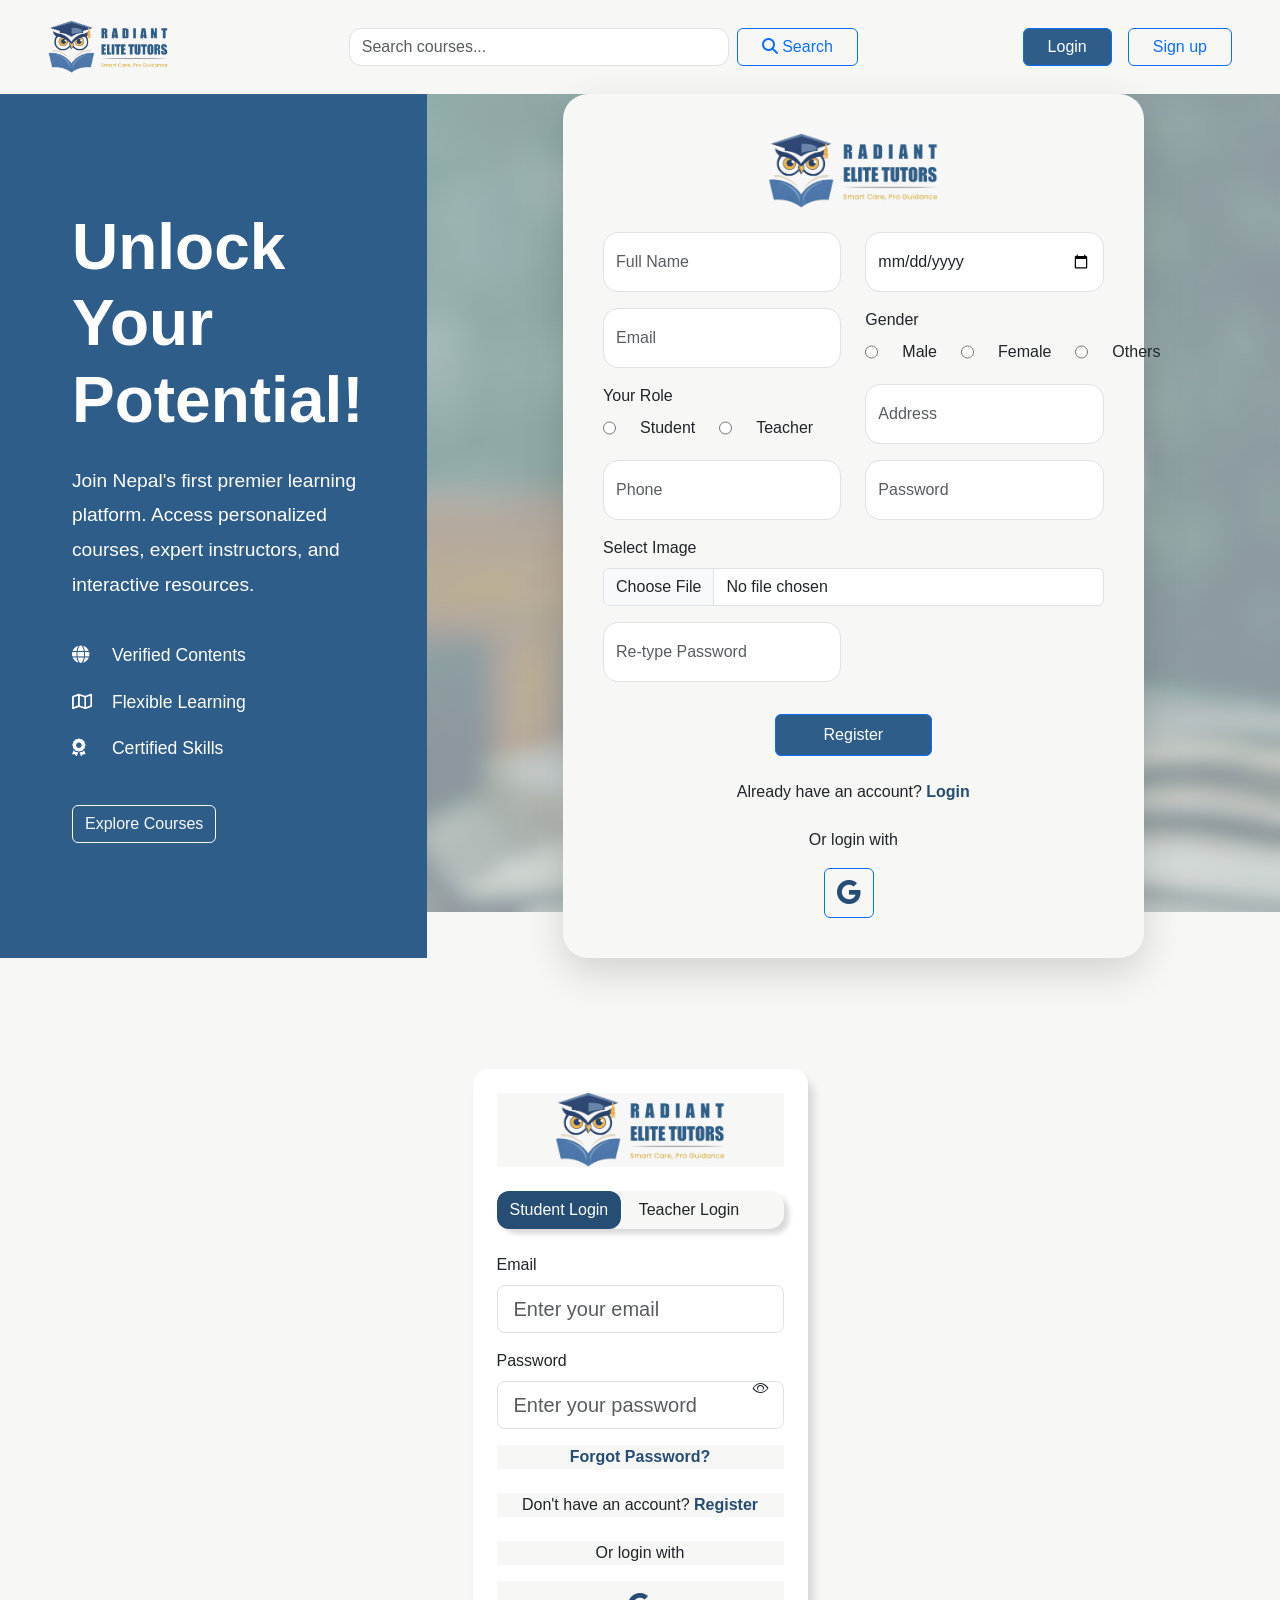
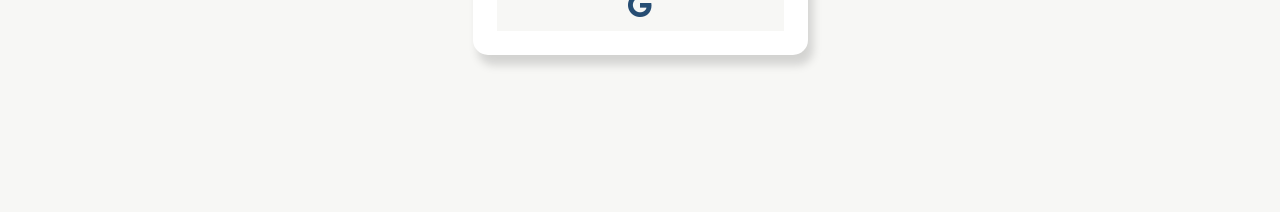
==== index.html @ a0b94362 "form validation" ====
<!DOCTYPE html>
<html lang="en">
<head>
    <meta charset="UTF-8">
    <meta name="viewport" content="width=device-width, initial-scale=1.0">
    <title>Radiant Elite Tutors</title>

    <link href="https://cdn.jsdelivr.net/npm/bootstrap@5.3.3/dist/css/bootstrap.min.css" rel="stylesheet">
  

    <link rel="stylesheet"
        href="https://cdnjs.cloudflare.com/ajax/libs/font-awesome/6.5.2/css/all.min.css">
                <link rel="stylesheet" href="https://cdn.jsdelivr.net/npm/bootstrap-icons@1.10.0/font/bootstrap-icons.css">
    <link rel="stylesheet" href="style.css">
</head>

<body>

    <!-- NAVBAR -->
    <nav class="navbar navbar-expand-lg bg-white shadow-sm py-3">
        <div class="container-fluid px-5">

            <a class="navbar-brand fw-bold" href="#">
                <img src="logo.jpg" width="120">
            </a>

            <div class="d-flex mx-auto gap-2">
                <input class="form-control search-box" type="search"
                    placeholder="Search courses...">
                <button class="btn btn-outline-primary px-4">
                    <i class="fa-solid fa-magnifying-glass"></i> Search
                </button>
            </div>

            <div class="d-flex gap-3">
                <button class="btn btn-primary px-4">Login</button>
                <button class="btn btn-outline-primary px-4">Sign up</button>
            </div>

        </div>
    </nav>

    <!-- HERO SECTION -->
    <section class="hero">

        <div class="overlay"></div>

        <div class="container-fluid h-100">
            <div class="row h-100">

                <!-- LEFT CONTENT -->
                <div class="col-lg-4 left-panel">

                    <div class="content">

                        <h1>
                            Unlock Your <br>
                            Potential!
                        </h1>

                        <p>
                            Join Nepal's first premier learning platform.
                            Access personalized courses, expert instructors,
                            and interactive resources.
                        </p>

                        <div class="features">
                            <div>
                                <i class="fa-solid fa-globe"></i>
                                Verified Contents
                            </div>

                            <div>
                                <i class="fa-regular fa-map"></i>
                                Flexible Learning
                            </div>

                            <div>
                                <i class="fa-solid fa-award"></i>
                                Certified Skills
                            </div>
                        </div>

                        <button class="btn btn-outline-light mt-4">
                            Explore Courses
                        </button>

                    </div>

                </div>

                <!-- FORM CARD -->
                <div class="col-lg-8 d-flex justify-content-center align-items-center">
                    

                    <div class="register-card">

                        <div class="text-center mb-4">
                            <img src="logo.jpg" width="170">
                        </div>

                        <form>

                            <div class="row">

                                <div class="col-md-6 mb-3">
                                    <input type="text" id="fullname"
                                        class="form-control custom-input"
                                        placeholder="Full Name">
                                        <div id="fullnameError" class="invalid-feedback"></div>
                                </div>

                                <div class="col-md-6 mb-3">
                                    <input type="date" id="dob"
                                        class="form-control custom-input">
                                    <div id="doberror" class="invalid-feedback"></div>
                                </div>

                                <div class="col-md-6 mb-3">
                                    <input type="email" id="email"
                                        class="form-control custom-input"
                                        placeholder="Email">
                                    <div id="emailError" class="invalid-feedback"></div>
                                </div>

                                <div class="col-md-6 mb-3">

                                    <label class="mb-2">Gender</label>

                                    <div class="d-flex gap-4" id="gender">
                                        <input type="radio" name="gender"> Male
                                        <input type="radio" name="gender"> Female
                                        <input type="radio" name="gender"> Others
                                    <div id="gendererror" class="inavlid-feedback"></div>
                                    </div>

                                </div>

                                <div class="col-md-6 mb-3">

                                    <label class="mb-2" >Your Role</label>

                                    <div class="d-flex gap-4" id="role" >
                                        <input type="radio"  name="role" value="student">
                                        <label for="student">Student</label>
                                        <input type="radio"  name="role" value="teacher">
                                        <label for="teacher">Teacher</label>

                                        <div id="roleError" class="invalid-feedback"></div>
                                    </div>

                                </div>

                                <div class="col-md-6 mb-3">
                                    <input type="text"
                                        class="form-control custom-input"
                                        placeholder="Address" id="address">
                                </div>

                                <div class="col-md-6 mb-3">
                                    <input type="phone"
                                        class="form-control custom-input"
                                        placeholder="Phone" id="phone">
                                        <div id="numberError" class="invalid-feedback"></div>
                                </div>

                                <div class="col-md-6 mb-3">
                                    <input type="password"
                                        class="form-control custom-input"
                                        placeholder="Password" id="password">
                                        <div id="passwordError" class="invalid-feedback"></div>
                                </div>

                                <div class="mb-3">
                                 <label class="form-label">Select Image</label>
                                   <input type="file" class="form-control" id="photo" accept="image/*">
                                   <div id="photoError" class="invalid-feedback"></div>
                               </div>

                             <img id="imagePreview" class="img-thumbnail" style="max-width:300px; display:none;">


                                <div class="col-md-6 mb-3">
                                    <input type="password" id="confirmPassword"
                                        class="form-control custom-input"
                                        placeholder="Re-type Password">
                                        <div id="confirmPasswordError" class="invalid-feedback"></div>
                                </div>

                            </div> 

                            <div class="text-center mt-3">
                                <button type="submit"
                                    class="btn btn-primary px-5 py-2">
                                   Register
                                </button>
                            </div>
                            <p class="text-center mt-4">Already have an account? <a href="#" class="text-decoration-none">Login</a></p>
                            <p class="text-center mt-4">Or login with</p>
                            <div class="text-center">
                              <a href="#" class="btn btn-outline-primary me-2"><i class="bi bi-google google-icon"></i></a>
                           </div>

                        </form>

                    </div>

                </div>

            </div>
        </div>

    <div class="container d-flex justify-content-center align-items-center" style="height: 100vh;">
    <div class="login-class bg-white p-4">
       <div class="text-center mb-4">
        <img src="logo.jpg" width="170">
       </div>

       <div class="login-tabs mb-4">
        <button class="btn active-tab">Student Login</button> 
        <button class="btn ">Teacher Login</button>
       </div>

         <form>
          <div class="mb-3">
            <label for="email" class="form-label">Email</label>
                <input type="email" class="form-control form-control-lg" id="email" placeholder="Enter your email">
          </div>
          <div class="mb-3 position-relative">
            <label for="password" class="form-label">Password</label>
                <input type="password" class="form-control form-control-lg" id="password" placeholder="Enter your password">
                <i class="bi bi-eye password-toggle" id="togglePassword" style="position: absolute; top: 50%; right: 15px; transform: translateY(-50%); cursor: pointer;"></i>
          </div>
          <div class="text-center mb-3">
                <a href="#" class="text-decoration-none">Forgot Password?</a>
          </div>

          <p class="text-center mt-4">Don't have an account? <a href="#" class="text-decoration-none">Register</a></p>
          <p class="text-center mt-4">Or login with</p>

          <div class="text-center">
            <a href="#" class="btn "><i class="bi bi-google google-icon"></i></a>
          </div>
        </form>
      </div>
    </div>

    </section>

<script src="script.js"></script>
</body>
</html>
---- style.css ----
body {
    font-family: "Poppins", sans-serif;
    overflow-x: hidden;
    background: #f7f7f5;
}

/* Navbar */
.navbar{
    background: #f7f7f5 !important;
}
    


.search-box {
    width: 380px;
    border-radius: 12px;
   
}

/* Hero */

.hero {
    height: calc(100vh - 82px);
    position: relative;

    background-image: url("background.jpg");
    background-position: center;
    background-repeat: no-repeat;
    background-size: cover;
}
.overlay {
    position: absolute;
    inset: 0;
    backdrop-filter: blur(4px);
}

.left-panel {
    background: #2f5d8a;
    display: flex;
    align-items: center;
    z-index: 2;
}

.content {
    padding: 60px;
    color: white;
}

.content h1 {
    font-size: 4rem;
    font-weight: 700;
}

.content p {
    font-size: 1.2rem;
    line-height: 1.8;
    margin-top: 25px;
}

.features {
    margin-top: 40px;
}

.features div {
    margin-bottom: 20px;
    font-size: 1.1rem;
}

.features i {
    width: 35px;
}

.register-card {
    width: 70%;
    max-width: 700px;

    background: #f7f7f5;
    border-radius: 25px;

    padding: 40px;

    z-index: 2;

    box-shadow:
        0 15px 40px rgba(0,0,0,0.15);
}

.custom-input {
    height: 60px;
    border-radius: 15px;
}

.btn-primary {
    background: #2f5d8a;
    border-color: none;
}

.btn-primary:hover {
    background: #264d73;
}
.text-decoration-none {
    font-weight: 750;
    color: #264d73;
}
.login-class{
    background-color: #f7f7f5;
    border-radius: 15px;
    box-shadow: 5px 10px 10px rgba(0,0,0,0.15);
} 

.login-tabs{
    background-color: #f7f7f5;
    border-radius: 15px;
    box-shadow: 5px 5px 5px  rgba(0.15,0.15,0.15,0.15);
}
.text-center{
    background-color: #f7f7f5;
}

.google-icon {
    color: #264d73;
    font-size: 1.5rem;
  
}

.btn.active-tab{
    background-color: #264d73;
    color: white;
    border-radius: 12px;
    
}
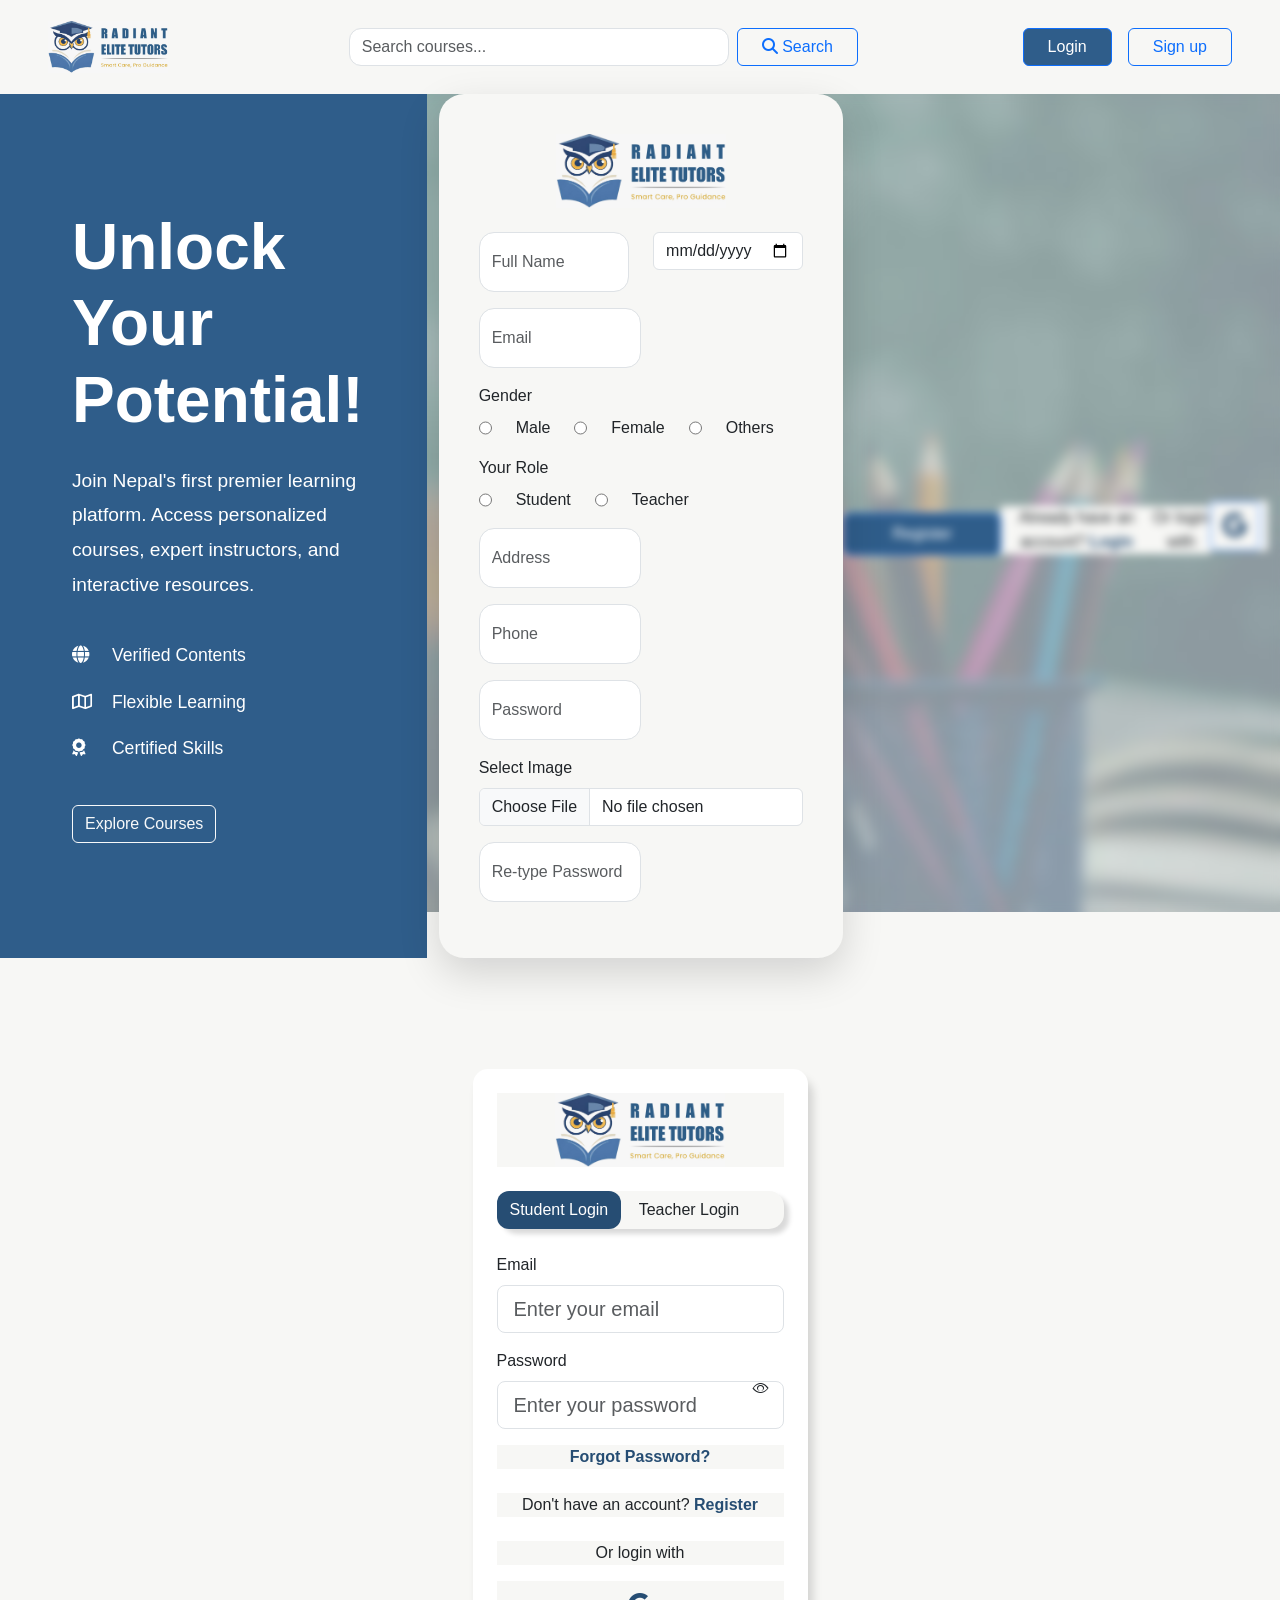
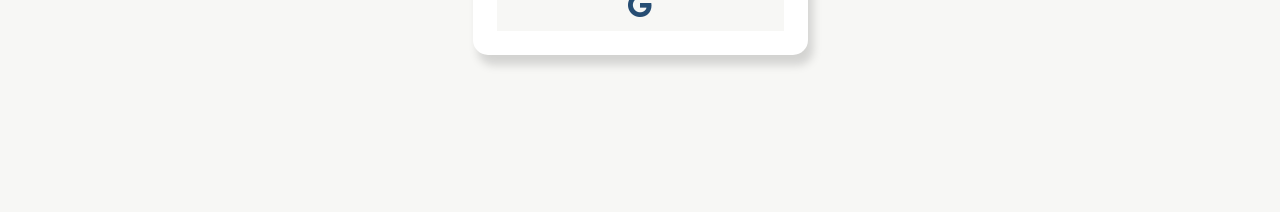
==== commit 66ba2e5b: "date validation" ====
--- a/index.html
+++ b/index.html
@@ -106,14 +106,14 @@
                                 <div class="col-md-6 mb-3">
                                     <input type="text" id="fullname"
                                         class="form-control custom-input"
-                                        placeholder="Full Name">
+                                        placeholder="Full Name" >
                                         <div id="fullnameError" class="invalid-feedback"></div>
                                 </div>
 
                                 <div class="col-md-6 mb-3">
                                     <input type="date" id="dob"
-                                        class="form-control custom-input">
-                                    <div id="doberror" class="invalid-feedback"></div>
+                                        class="form-control custom-input>
+                                    <div id="dobError" class="invalid-feedback"></div>
                                 </div>
 
                                 <div class="col-md-6 mb-3">
@@ -131,7 +131,7 @@
                                         <input type="radio" name="gender"> Male
                                         <input type="radio" name="gender"> Female
                                         <input type="radio" name="gender"> Others
-                                    <div id="gendererror" class="inavlid-feedback"></div>
+                                    <div id="genderError" class="text-danger"></div>
                                     </div>
 
                                 </div>
@@ -141,12 +141,9 @@
                                     <label class="mb-2" >Your Role</label>
 
                                     <div class="d-flex gap-4" id="role" >
-                                        <input type="radio"  name="role" value="student">
-                                        <label for="student">Student</label>
-                                        <input type="radio"  name="role" value="teacher">
-                                        <label for="teacher">Teacher</label>
-
-                                        <div id="roleError" class="invalid-feedback"></div>
+                                        <input type="radio"  name="role" >Student
+                                        <input type="radio"  name="role" >Teacher
+                                    <div id="roleError" class="text-danger" ></div>
                                     </div>
 
                                 </div>
@@ -154,14 +151,15 @@
                                 <div class="col-md-6 mb-3">
                                     <input type="text"
                                         class="form-control custom-input"
-                                        placeholder="Address" id="address">
+                                        placeholder="Address" id="address" >
+                                    <div id="addressError" class="invalid-feedback"></div>
                                 </div>
 
                                 <div class="col-md-6 mb-3">
                                     <input type="phone"
                                         class="form-control custom-input"
                                         placeholder="Phone" id="phone">
-                                        <div id="numberError" class="invalid-feedback"></div>
+                                        <div id="phoneError" class="invalid-feedback"></div>
                                 </div>
 
                                 <div class="col-md-6 mb-3">
@@ -178,6 +176,16 @@
                                </div>
 
                              <img id="imagePreview" class="img-thumbnail" style="max-width:300px; display:none;">
+                             <script>
+                                 document.getElementById('imageInput').addEventListener('change', function () {
+                                  const file = this.files[0];
+
+                                   if (file) {
+                                    document.getElementById('imagePreview').src = URL.createObjectURL(file);
+                                    document.getElementById('imagePreview').style.display = 'block';
+                                   }
+                                });
+                            </script>
 
 
                                 <div class="col-md-6 mb-3">
--- a/style.css
+++ b/style.css
@@ -1,3 +1,5 @@
+
+
 body {
     font-family: "Poppins", sans-serif;
     overflow-x: hidden;
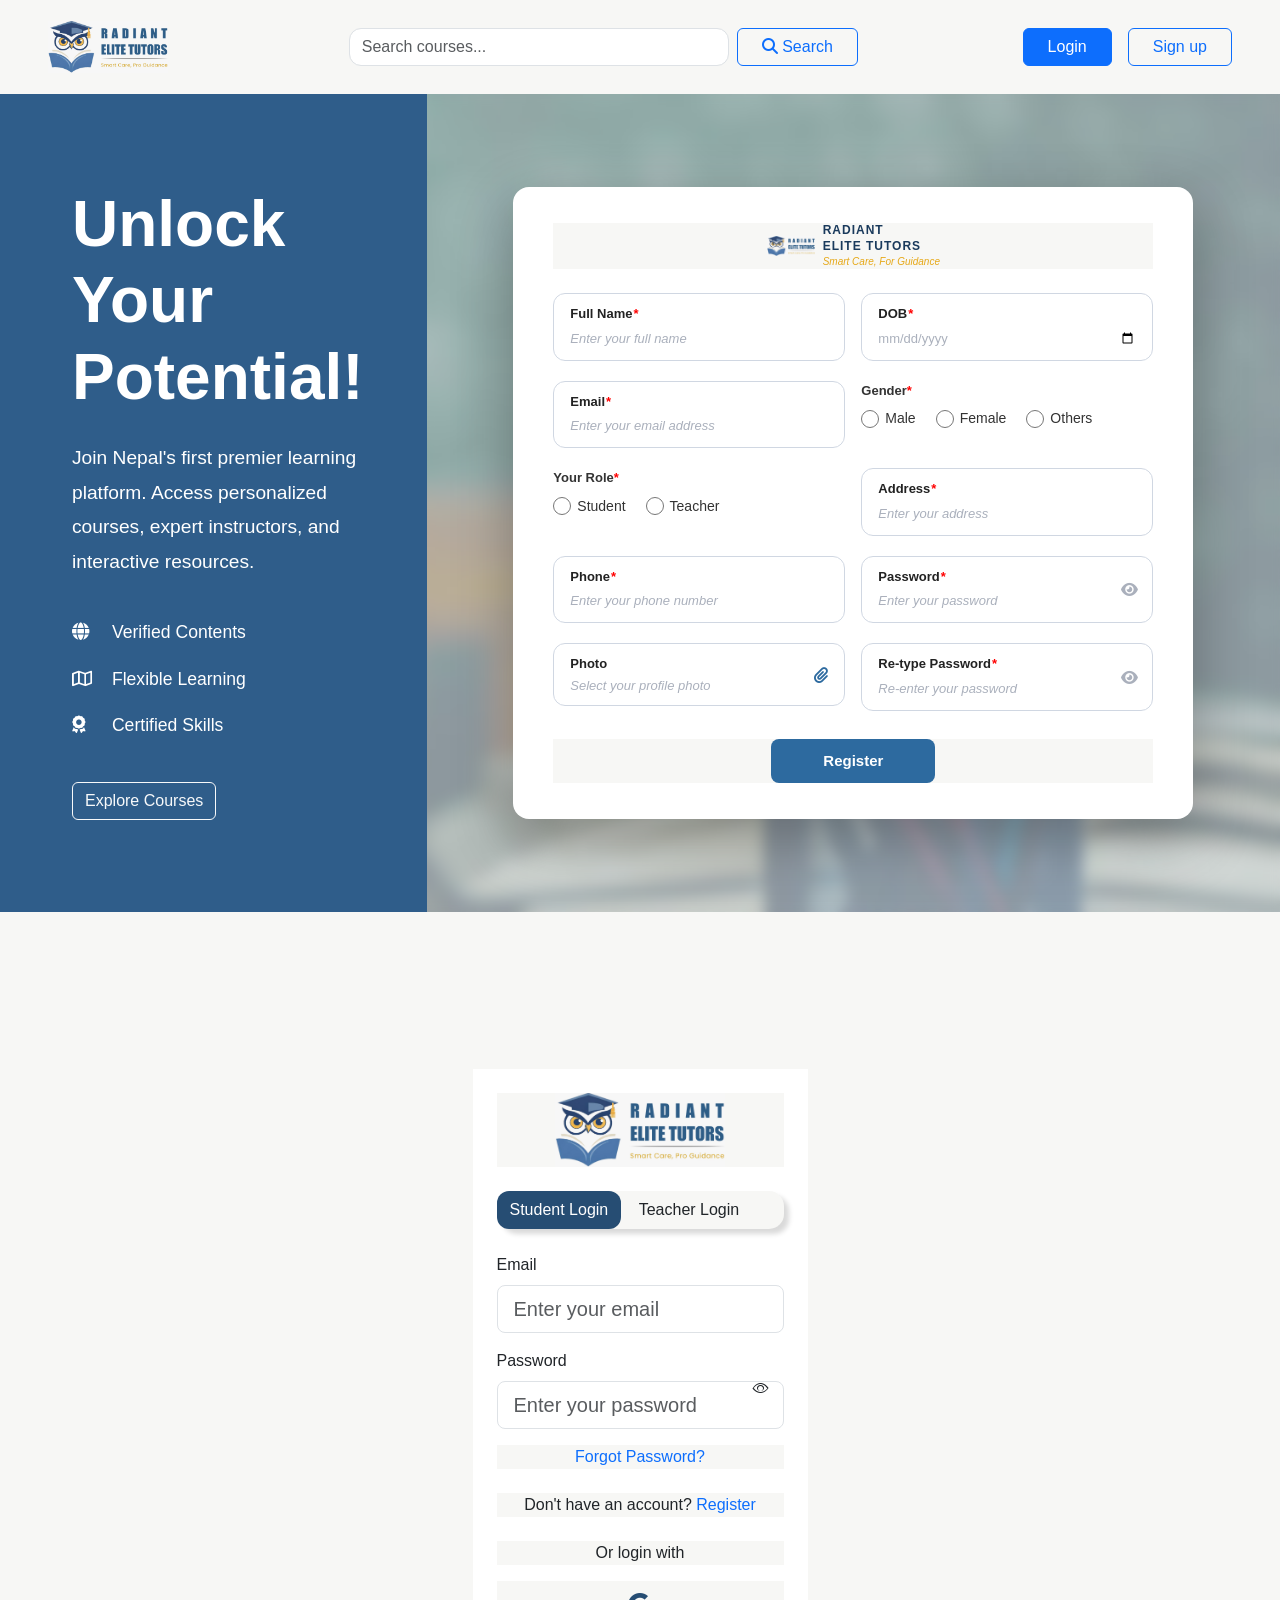
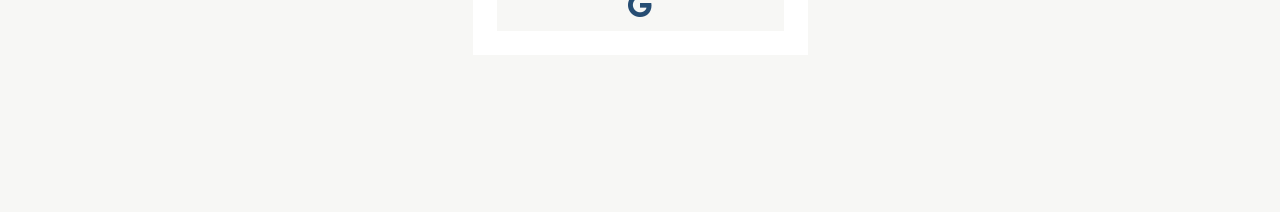
==== commit 4d61e05f: "Registration page updated" ====
--- a/index.html
+++ b/index.html
@@ -88,135 +88,142 @@
                     </div>
 
                 </div>
-
-                <!-- FORM CARD -->
-                <div class="col-lg-8 d-flex justify-content-center align-items-center">
-                    
-
-                    <div class="register-card">
-
-                        <div class="text-center mb-4">
-                            <img src="logo.jpg" width="170">
+                <div class="col-lg-8 right-panel">
+                     <div class="d-flex align-items-center justify-content-center py-5">
+ 
+    <div class="register-card">
+ 
+        <!-- Logo -->
+        <div class="text-center mb-4">
+            <div class="d-flex align-items-center justify-content-center gap-2">
+                <img src="logo.jpg" width="48" alt="logo" onerror="this.style.display='none'">
+                <div class="text-start">
+                    <div class="logo-brand">RADIANT<br>ELITE TUTORS</div>
+                    <div class="logo-tagline">Smart Care, For Guidance</div>
+                </div>
+            </div>
+        </div>
+ 
+        <form id="registerForm" novalidate>
+            <div class="row g-3">
+ 
+                <!-- Full Name -->
+                <div class="col-md-6">
+                    <div class="field-box" id="fullnameBox">
+                        <span class="field-label">Full Name<span class="required">*</span></span>
+                        <input type="text" id="fullname" placeholder="Enter your full name">
+                    </div>
+                    <span class="invalid-msg" id="fullnameError"></span>
+                </div>
+ 
+                <!-- DOB -->
+                <div class="col-md-6">
+                    <div class="field-box" id="dobBox">
+                        <span class="field-label">DOB<span class="required">*</span></span>
+                        <input type="date" id="dob">
+                    </div>
+                    <span class="invalid-msg" id="dobError"></span>
+                </div>
+ 
+                <!-- Email -->
+                <div class="col-md-6">
+                    <div class="field-box" id="emailBox">
+                        <span class="field-label">Email<span class="required">*</span></span>
+                        <input type="email" id="email" placeholder="Enter your email address">
+                    </div>
+                    <span class="invalid-msg" id="emailError"></span>
+                </div>
+ 
+                <!-- Gender -->
+                <div class="col-md-6">
+                    <div class="radio-field-box">
+                        <span class="field-label">Gender<span class="required">*</span></span>
+                        <div class="radio-options">
+                            <label><input type="radio" name="gender" value="male"> Male</label>
+                            <label><input type="radio" name="gender" value="female"> Female</label>
+                            <label><input type="radio" name="gender" value="others"> Others</label>
                         </div>
-
-                        <form>
-
-                            <div class="row">
-
-                                <div class="col-md-6 mb-3">
-                                    <input type="text" id="fullname"
-                                        class="form-control custom-input"
-                                        placeholder="Full Name" >
-                                        <div id="fullnameError" class="invalid-feedback"></div>
-                                </div>
-
-                                <div class="col-md-6 mb-3">
-                                    <input type="date" id="dob"
-                                        class="form-control custom-input>
-                                    <div id="dobError" class="invalid-feedback"></div>
-                                </div>
-
-                                <div class="col-md-6 mb-3">
-                                    <input type="email" id="email"
-                                        class="form-control custom-input"
-                                        placeholder="Email">
-                                    <div id="emailError" class="invalid-feedback"></div>
-                                </div>
-
-                                <div class="col-md-6 mb-3">
-
-                                    <label class="mb-2">Gender</label>
-
-                                    <div class="d-flex gap-4" id="gender">
-                                        <input type="radio" name="gender"> Male
-                                        <input type="radio" name="gender"> Female
-                                        <input type="radio" name="gender"> Others
-                                    <div id="genderError" class="text-danger"></div>
-                                    </div>
-
-                                </div>
-
-                                <div class="col-md-6 mb-3">
-
-                                    <label class="mb-2" >Your Role</label>
-
-                                    <div class="d-flex gap-4" id="role" >
-                                        <input type="radio"  name="role" >Student
-                                        <input type="radio"  name="role" >Teacher
-                                    <div id="roleError" class="text-danger" ></div>
-                                    </div>
-
-                                </div>
-
-                                <div class="col-md-6 mb-3">
-                                    <input type="text"
-                                        class="form-control custom-input"
-                                        placeholder="Address" id="address" >
-                                    <div id="addressError" class="invalid-feedback"></div>
-                                </div>
-
-                                <div class="col-md-6 mb-3">
-                                    <input type="phone"
-                                        class="form-control custom-input"
-                                        placeholder="Phone" id="phone">
-                                        <div id="phoneError" class="invalid-feedback"></div>
-                                </div>
-
-                                <div class="col-md-6 mb-3">
-                                    <input type="password"
-                                        class="form-control custom-input"
-                                        placeholder="Password" id="password">
-                                        <div id="passwordError" class="invalid-feedback"></div>
-                                </div>
-
-                                <div class="mb-3">
-                                 <label class="form-label">Select Image</label>
-                                   <input type="file" class="form-control" id="photo" accept="image/*">
-                                   <div id="photoError" class="invalid-feedback"></div>
-                               </div>
-
-                             <img id="imagePreview" class="img-thumbnail" style="max-width:300px; display:none;">
-                             <script>
-                                 document.getElementById('imageInput').addEventListener('change', function () {
-                                  const file = this.files[0];
-
-                                   if (file) {
-                                    document.getElementById('imagePreview').src = URL.createObjectURL(file);
-                                    document.getElementById('imagePreview').style.display = 'block';
-                                   }
-                                });
-                            </script>
-
-
-                                <div class="col-md-6 mb-3">
-                                    <input type="password" id="confirmPassword"
-                                        class="form-control custom-input"
-                                        placeholder="Re-type Password">
-                                        <div id="confirmPasswordError" class="invalid-feedback"></div>
-                                </div>
-
-                            </div> 
-
-                            <div class="text-center mt-3">
-                                <button type="submit"
-                                    class="btn btn-primary px-5 py-2">
-                                   Register
-                                </button>
-                            </div>
-                            <p class="text-center mt-4">Already have an account? <a href="#" class="text-decoration-none">Login</a></p>
-                            <p class="text-center mt-4">Or login with</p>
-                            <div class="text-center">
-                              <a href="#" class="btn btn-outline-primary me-2"><i class="bi bi-google google-icon"></i></a>
-                           </div>
-
-                        </form>
-
-                    </div>
-
-                </div>
-
-            </div>
-        </div>
+                    </div>
+                    <span class="invalid-msg" id="genderError"></span>
+                </div>
+ 
+                <!-- Your Role -->
+                <div class="col-md-6">
+                    <div class="radio-field-box">
+                        <span class="field-label">Your Role<span class="required">*</span></span>
+                        <div class="radio-options">
+                            <label><input type="radio" name="role" value="student"> Student</label>
+                            <label><input type="radio" name="role" value="teacher"> Teacher</label>
+                        </div>
+                    </div>
+                    <span class="invalid-msg" id="roleError"></span>
+                </div>
+ 
+                <!-- Address -->
+                <div class="col-md-6">
+                    <div class="field-box" id="addressBox">
+                        <span class="field-label">Address<span class="required">*</span></span>
+                        <input type="text" id="address" placeholder="Enter your address">
+                    </div>
+                    <span class="invalid-msg" id="addressError"></span>
+                </div>
+ 
+                <!-- Phone -->
+                <div class="col-md-6">
+                    <div class="field-box" id="phoneBox">
+                        <span class="field-label">Phone<span class="required">*</span></span>
+                        <input type="tel" id="phone" placeholder="Enter your phone number">
+                    </div>
+                    <span class="invalid-msg" id="phoneError"></span>
+                </div>
+ 
+                <!-- Password -->
+                <div class="col-md-6">
+                    <div class="field-box position-relative" id="passwordBox">
+                        <span class="field-label">Password<span class="required">*</span></span>
+                        <input type="password" id="password" placeholder="Enter your password" style="padding-right:30px">
+                        <i class="fa fa-eye eye-icon" id="togglePassword"></i>
+                    </div>
+                    <span class="invalid-msg" id="passwordError"></span>
+                </div>
+ 
+                <!-- Photo -->
+                <div class="col-md-6">
+                    <div class="photo-box" id="photoBox">
+                        <span class="field-label">Photo</span>
+                        <span class="photo-placeholder" id="photoLabel">Select your profile photo</span>
+                        <input type="file" id="photo" accept="image/*">
+                        <i class="fa fa-paperclip clip-icon"></i>
+                    </div>
+                    <span class="invalid-msg" id="photoError"></span>
+                </div>
+ 
+                <!-- Re-type Password -->
+                <div class="col-md-6">
+                    <div class="field-box position-relative" id="confirmPasswordBox">
+                        <span class="field-label">Re-type Password<span class="required">*</span></span>
+                        <input type="password" id="confirmPassword" placeholder="Re-enter your password" style="padding-right:30px">
+                        <i class="fa fa-eye eye-icon" id="toggleConfirmPassword"></i>
+                    </div>
+                    <span class="invalid-msg" id="confirmPasswordError"></span>
+                </div>
+ 
+            </div>
+ 
+            <!-- Register Button -->
+            <div class="text-center mt-4">
+                <button type="submit" class="btn btn-register">Register</button>
+            </div>
+ 
+        </form>
+    </div>
+</div>
+</div>
+</section>
+
+
+  
+
 
     <div class="container d-flex justify-content-center align-items-center" style="height: 100vh;">
     <div class="login-class bg-white p-4">
--- a/style.css
+++ b/style.css
@@ -71,45 +71,224 @@
 .features i {
     width: 35px;
 }
-
-.register-card {
-    width: 70%;
-    max-width: 700px;
-
-    background: #f7f7f5;
-    border-radius: 25px;
-
-    padding: 40px;
-
+.right-panel {
+    display: flex;
+    align-items: center;
+    justify-content: center;
     z-index: 2;
-
-    box-shadow:
-        0 15px 40px rgba(0,0,0,0.15);
-}
-
-.custom-input {
-    height: 60px;
-    border-radius: 15px;
-}
-
-.btn-primary {
-    background: #2f5d8a;
-    border-color: none;
-}
-
-.btn-primary:hover {
-    background: #264d73;
-}
-.text-decoration-none {
-    font-weight: 750;
-    color: #264d73;
-}
-.login-class{
-    background-color: #f7f7f5;
-    border-radius: 15px;
-    box-shadow: 5px 10px 10px rgba(0,0,0,0.15);
-} 
-
+    padding: 40px 20px;
+    overflow-y: auto;
+}
+ 
+ .register-card {
+            background: #fff;
+            border-radius: 16px;
+            padding: 36px 40px;
+            width: 100%;
+            max-width: 680px;
+            box-shadow: 0 20px 60px rgba(0,0,0,0.3);
+}
+ 
+        /* The outer box for each field */
+        .field-box {
+            border: 1.5px solid #d0d7e2;
+            border-radius: 12px;
+            padding: 10px 16px 10px 16px;
+            background: #fff;
+            position: relative;
+            min-height: 62px;
+        }
+ 
+        .field-box .field-label {
+            font-size: 13px;
+            font-weight: 600;
+            color: #222;
+            margin-bottom: 2px;
+            display: block;
+        }
+ 
+        .field-box .field-label .required {
+            color: red;
+            margin-left: 1px;
+        }
+ 
+        .field-box input[type="text"],
+        .field-box input[type="email"],
+        .field-box input[type="tel"],
+        .field-box input[type="date"],
+        .field-box input[type="password"] {
+            border: none;
+            outline: none;
+            padding: 0;
+            font-size: 13px;
+            color: #aab0bc;
+            background: transparent;
+            width: 100%;
+            box-shadow: none;
+        }
+ 
+        .field-box input[type="text"]:focus,
+        .field-box input[type="email"]:focus,
+        .field-box input[type="tel"]:focus,
+        .field-box input[type="date"]:focus,
+        .field-box input[type="password"]:focus {
+            outline: none;
+            box-shadow: none;
+            color: #333;
+        }
+ 
+        .field-box input::placeholder {
+            color: #aab0bc;
+            font-style: italic;
+            font-size: 13px;
+        }
+ 
+        .field-box.is-invalid-box {
+            border-color: #dc3545;
+        }
+ 
+        .invalid-msg {
+            font-size: 11px;
+            color: #dc3545;
+            margin-top: 4px;
+            display: block;
+        }
+ 
+        /* Radio group box */
+        .radio-field-box {
+            border: none;
+            padding: 0;
+            background: transparent;
+            color:#2e5e88;
+        }
+ 
+        .radio-field-box .field-label {
+            font-size: 13px;
+            font-weight: 600;
+            color: #333;
+            margin-bottom: 8px;
+            display: block;
+        }
+ 
+        .radio-field-box .field-label .required {
+            color: red;
+        }
+ 
+        .radio-options {
+            display: flex;
+            gap: 20px;
+            align-items: center;
+            color:#333;
+        }
+ 
+        .radio-options label {
+            font-size: 14px;
+            color: #333;
+            display: flex;
+            align-items: center;
+            gap: 6px;
+            cursor: pointer;
+            margin: 0;
+        }
+ 
+        .radio-options input[type="radio"] {
+            accent-color: #2e5e88;
+            width: 18px;
+            height: 18px;
+            cursor: pointer;
+        }
+ 
+        /* Photo box */
+        .photo-box {
+            border: 1.5px solid #d0d7e2;
+            border-radius: 12px;
+            padding: 10px 16px;
+            background: #fff;
+            position: relative;
+            min-height: 62px;
+            display: flex;
+            flex-direction: column;
+            justify-content: center;
+        }
+ 
+        .photo-box .field-label {
+            font-size: 13px;
+            font-weight: 600;
+            color: #222;
+            margin-bottom: 2px;
+        }
+ 
+        .photo-box .photo-placeholder {
+            font-size: 13px;
+            color: #aab0bc;
+            font-style: italic;
+        }
+ 
+        .photo-box input[type="file"] {
+            position: absolute;
+            inset: 0;
+            opacity: 0;
+            cursor: pointer;
+            width: 100%;
+            height: 100%;
+        }
+ 
+        .photo-box .clip-icon {
+            position: absolute;
+            right: 16px;
+            top: 50%;
+            transform: translateY(-50%);
+            color: #2d6a9f;
+            font-size: 16px;
+        }
+ 
+        /* Password eye */
+        .eye-icon {
+            position: absolute;
+            right: 14px;
+            top: 50%;
+            transform: translateY(-50%);
+            cursor: pointer;
+            color: #aab0bc;
+            font-size: 15px;
+            z-index:10;
+        }
+ 
+        /* Register button */
+        .btn-register {
+            background: #2d6a9f;
+            color: white;
+            border: none;
+            border-radius: 8px;
+            padding: 11px 52px;
+            font-size: 15px;
+            font-weight: 600;
+            transition: background 0.2s;
+        }
+ 
+        .btn-register:hover {
+            background: #1a5080;
+            color: white;
+        }
+ 
+        .logo-brand {
+            font-size: 12px;
+            font-weight: 700;
+            color: #1a3a5c;
+            letter-spacing: 1px;
+            line-height: 1.3;
+        }
+ 
+        .logo-tagline {
+            font-size: 10px;
+            color: #e6a817;
+            font-style: italic;
+        }
+
+
+        .is-invalid-box{
+            border-color: #dc3545 !important;
+        }
 .login-tabs{
     background-color: #f7f7f5;
     border-radius: 15px;
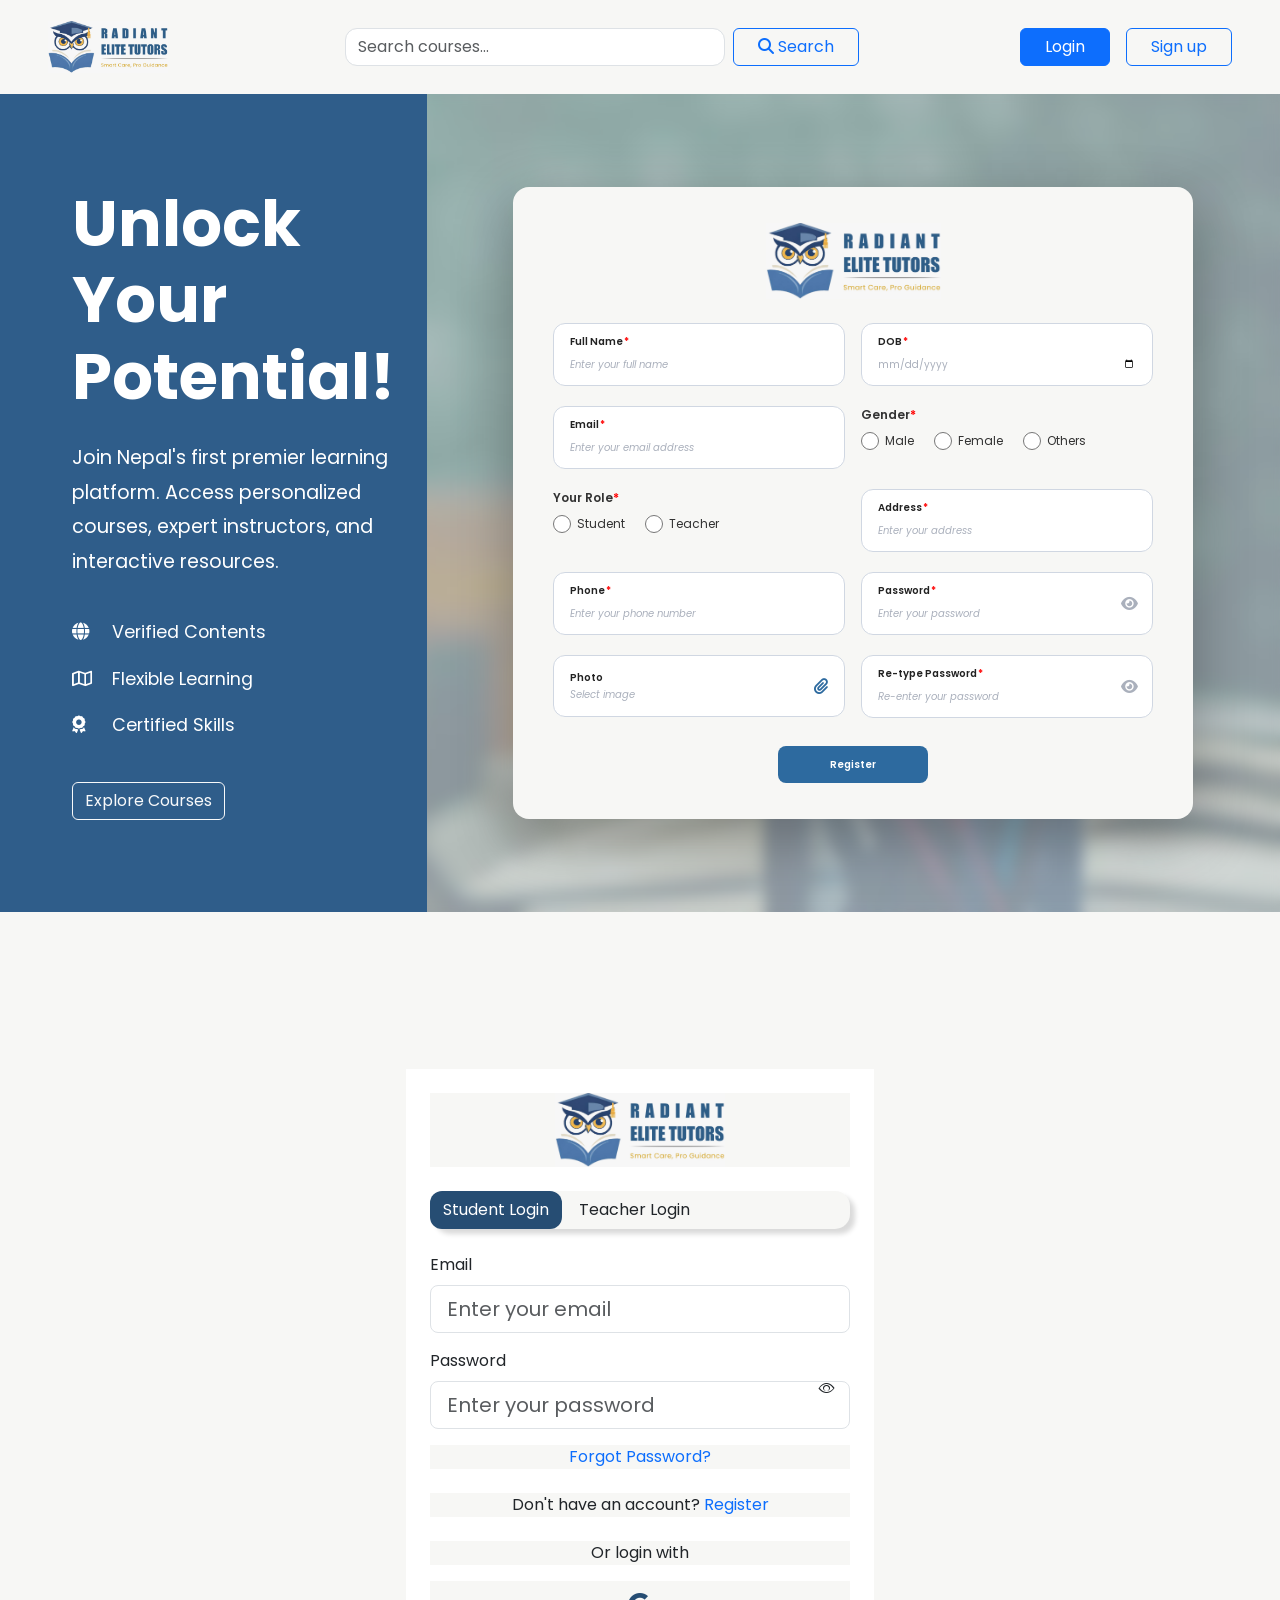
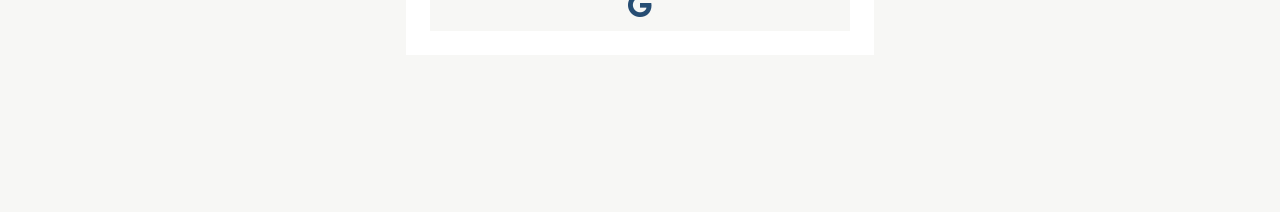
==== commit d402e8be: "Registration final" ====
--- a/index.html
+++ b/index.html
@@ -11,6 +11,9 @@
     <link rel="stylesheet"
         href="https://cdnjs.cloudflare.com/ajax/libs/font-awesome/6.5.2/css/all.min.css">
                 <link rel="stylesheet" href="https://cdn.jsdelivr.net/npm/bootstrap-icons@1.10.0/font/bootstrap-icons.css">
+                <link rel="preconnect" href="https://fonts.googleapis.com">
+<link rel="preconnect" href="https://fonts.gstatic.com" crossorigin>
+<link href="https://fonts.googleapis.com/css2?family=Poppins:ital,wght@0,100;0,200;0,300;0,400;0,500;0,600;0,700;0,800;0,900;1,100;1,200;1,300;1,400;1,500;1,600;1,700;1,800;1,900&display=swap" rel="stylesheet">
     <link rel="stylesheet" href="style.css">
 </head>
 
@@ -96,11 +99,7 @@
         <!-- Logo -->
         <div class="text-center mb-4">
             <div class="d-flex align-items-center justify-content-center gap-2">
-                <img src="logo.jpg" width="48" alt="logo" onerror="this.style.display='none'">
-                <div class="text-start">
-                    <div class="logo-brand">RADIANT<br>ELITE TUTORS</div>
-                    <div class="logo-tagline">Smart Care, For Guidance</div>
-                </div>
+                <img src="logo.jpg" width="174.53" height="75.47"    alt="logo" onerror="this.style.display='none'">
             </div>
         </div>
  
@@ -191,12 +190,26 @@
                 <div class="col-md-6">
                     <div class="photo-box" id="photoBox">
                         <span class="field-label">Photo</span>
-                        <span class="photo-placeholder" id="photoLabel">Select your profile photo</span>
+                        <span class="photo-placeholder" id="photoLabel">Select image</span>
                         <input type="file" id="photo" accept="image/*">
                         <i class="fa fa-paperclip clip-icon"></i>
                     </div>
                     <span class="invalid-msg" id="photoError"></span>
                 </div>
+
+                <img id="imagePreview" class="img-thumbnail" style="max-width:300px; display:none;">
+                
+
+<script>
+    document.getElementById('photo').addEventListener('change', function () {
+        const file = this.files[0];
+
+        if (file) {
+            document.getElementById('imagePreview').src = URL.createObjectURL(file);
+            document.getElementById('imagePreview').style.display = 'block';
+        }
+    });
+</script>
  
                 <!-- Re-type Password -->
                 <div class="col-md-6">
--- a/style.css
+++ b/style.css
@@ -81,7 +81,7 @@
 }
  
  .register-card {
-            background: #fff;
+            background: #f7f7f5;
             border-radius: 16px;
             padding: 36px 40px;
             width: 100%;
@@ -100,7 +100,7 @@
         }
  
         .field-box .field-label {
-            font-size: 13px;
+            font-size: 10px;
             font-weight: 600;
             color: #222;
             margin-bottom: 2px;
@@ -120,7 +120,8 @@
             border: none;
             outline: none;
             padding: 0;
-            font-size: 13px;
+            font-family:"Poppins",sans-serif;
+            font-size: 10px;
             color: #aab0bc;
             background: transparent;
             width: 100%;
@@ -140,7 +141,7 @@
         .field-box input::placeholder {
             color: #aab0bc;
             font-style: italic;
-            font-size: 13px;
+            font-size: 10px;
         }
  
         .field-box.is-invalid-box {
@@ -148,7 +149,7 @@
         }
  
         .invalid-msg {
-            font-size: 11px;
+            font-size: 10px;
             color: #dc3545;
             margin-top: 4px;
             display: block;
@@ -163,7 +164,7 @@
         }
  
         .radio-field-box .field-label {
-            font-size: 13px;
+            font-size: 12px;
             font-weight: 600;
             color: #333;
             margin-bottom: 8px;
@@ -182,7 +183,7 @@
         }
  
         .radio-options label {
-            font-size: 14px;
+            font-size: 12px;
             color: #333;
             display: flex;
             align-items: center;
@@ -212,14 +213,14 @@
         }
  
         .photo-box .field-label {
-            font-size: 13px;
+            font-size: 10px;
             font-weight: 600;
             color: #222;
             margin-bottom: 2px;
         }
  
         .photo-box .photo-placeholder {
-            font-size: 13px;
+            font-size: 10px;
             color: #aab0bc;
             font-style: italic;
         }
@@ -261,7 +262,7 @@
             border: none;
             border-radius: 8px;
             padding: 11px 52px;
-            font-size: 15px;
+            font-size: 10px;
             font-weight: 600;
             transition: background 0.2s;
         }
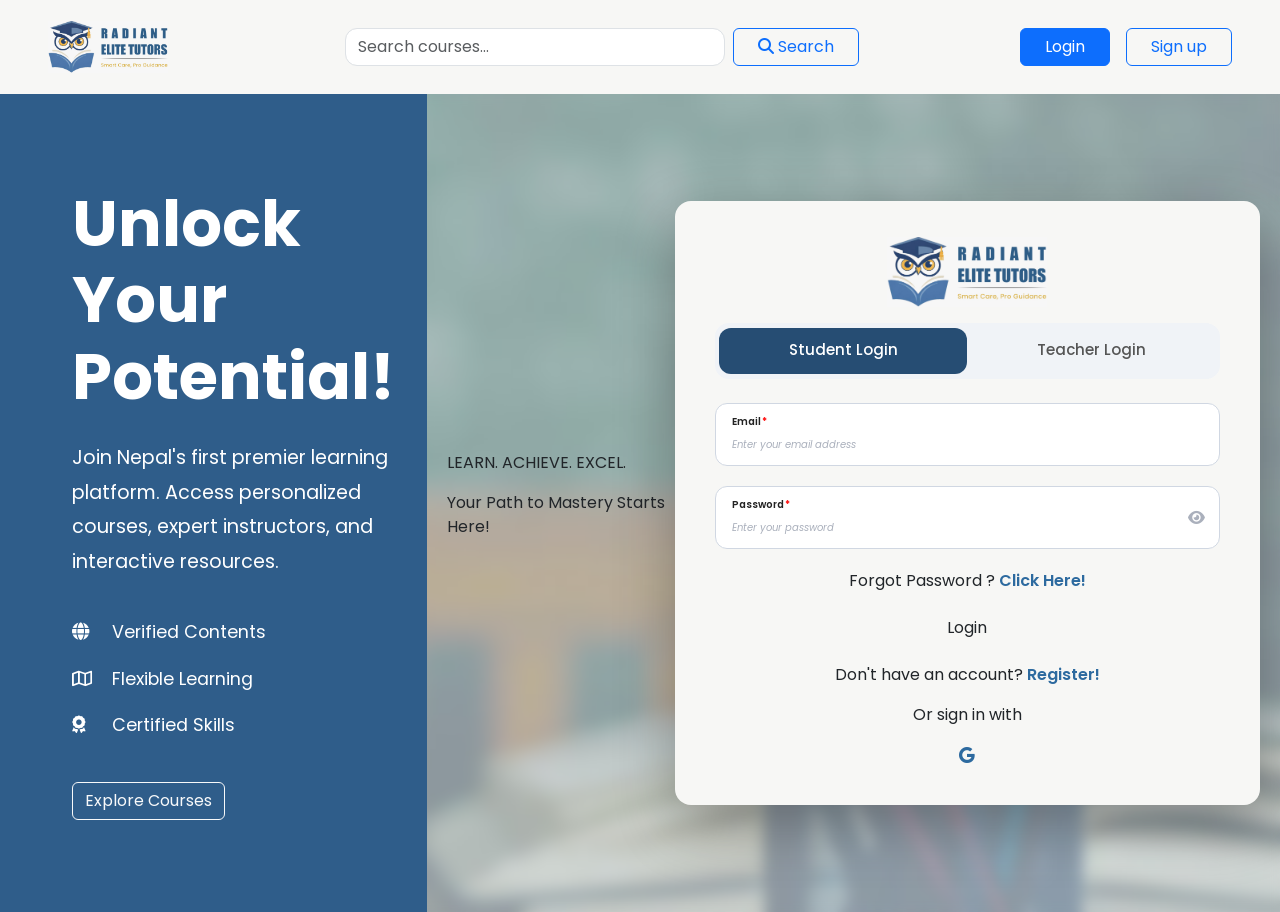
==== commit 1d03fbc6: "feat: connect login and register flows with style and script updates" ====
--- a/index.html
+++ b/index.html
@@ -3,47 +3,45 @@
 <head>
     <meta charset="UTF-8">
     <meta name="viewport" content="width=device-width, initial-scale=1.0">
-    <title>Radiant Elite Tutors</title>
+    <title>Login – Radiant Elite Tutors</title>
 
     <link href="https://cdn.jsdelivr.net/npm/bootstrap@5.3.3/dist/css/bootstrap.min.css" rel="stylesheet">
-  
-
-    <link rel="stylesheet"
-        href="https://cdnjs.cloudflare.com/ajax/libs/font-awesome/6.5.2/css/all.min.css">
-                <link rel="stylesheet" href="https://cdn.jsdelivr.net/npm/bootstrap-icons@1.10.0/font/bootstrap-icons.css">
-                <link rel="preconnect" href="https://fonts.googleapis.com">
-<link rel="preconnect" href="https://fonts.gstatic.com" crossorigin>
-<link href="https://fonts.googleapis.com/css2?family=Poppins:ital,wght@0,100;0,200;0,300;0,400;0,500;0,600;0,700;0,800;0,900;1,100;1,200;1,300;1,400;1,500;1,600;1,700;1,800;1,900&display=swap" rel="stylesheet">
+    <link rel="stylesheet" href="https://cdnjs.cloudflare.com/ajax/libs/font-awesome/6.5.2/css/all.min.css">
+    <link rel="stylesheet" href="https://cdn.jsdelivr.net/npm/bootstrap-icons@1.10.0/font/bootstrap-icons.css">
+    <link rel="preconnect" href="https://fonts.googleapis.com">
+    <link rel="preconnect" href="https://fonts.gstatic.com" crossorigin>
+    <link href="https://fonts.googleapis.com/css2?family=Poppins:wght@300;400;500;600;700;800&display=swap" rel="stylesheet">
     <link rel="stylesheet" href="style.css">
+    <link rel="stylesheet" href="login.css">
 </head>
 
 <body>
 
-    <!-- NAVBAR -->
+    <!-- NAVBAR (same as registration page) -->
     <nav class="navbar navbar-expand-lg bg-white shadow-sm py-3">
         <div class="container-fluid px-5">
 
             <a class="navbar-brand fw-bold" href="#">
-                <img src="logo.jpg" width="120">
+                <img src="logo.jpg" width="120" alt="Radiant Elite Tutors">
             </a>
 
             <div class="d-flex mx-auto gap-2">
-                <input class="form-control search-box" type="search"
-                    placeholder="Search courses...">
+                <input class="form-control search-box" type="search" placeholder="Search courses...">
                 <button class="btn btn-outline-primary px-4">
                     <i class="fa-solid fa-magnifying-glass"></i> Search
                 </button>
             </div>
 
             <div class="d-flex gap-3">
-                <button class="btn btn-primary px-4">Login</button>
-                <button class="btn btn-outline-primary px-4">Sign up</button>
+                <a href="index.html" class="btn btn-primary px-4">Login</a>
+                <!-- Sign up goes to registration page -->
+                <a href="index2.html"  class="btn btn-outline-primary px-4">Sign up</a>
             </div>
 
         </div>
     </nav>
 
-    <!-- HERO SECTION -->
+    <!-- HERO SECTION (same structure as registration page) -->
     <section class="hero">
 
         <div class="overlay"></div>
@@ -51,230 +49,113 @@
         <div class="container-fluid h-100">
             <div class="row h-100">
 
-                <!-- LEFT CONTENT -->
+                <!-- LEFT PANEL (identical to registration page) -->
                 <div class="col-lg-4 left-panel">
-
                     <div class="content">
-
-                        <h1>
-                            Unlock Your <br>
-                            Potential!
-                        </h1>
-
+                        <h1>Unlock Your<br>Potential!</h1>
                         <p>
                             Join Nepal's first premier learning platform.
                             Access personalized courses, expert instructors,
                             and interactive resources.
                         </p>
+                        <div class="features">
+                            <div><i class="fa-solid fa-globe"></i> Verified Contents</div>
+                            <div><i class="fa-regular fa-map"></i> Flexible Learning</div>
+                            <div><i class="fa-solid fa-award"></i> Certified Skills</div>
+                        </div>
+                        <button class="btn btn-outline-light mt-4">Explore Courses</button>
+                    </div>
+                </div>
 
-                        <div class="features">
-                            <div>
-                                <i class="fa-solid fa-globe"></i>
-                                Verified Contents
+                <!-- RIGHT PANEL — Login card -->
+                <div class="col-lg-8 right-panel login-right-panel">
+
+                    <!-- Background tagline -->
+                    <div class="login-tagline">
+                        <p class="tagline-text">
+                            <span class="t-white">LEARN.</span>
+                            <span class="t-gold"> ACHIEVE.</span>
+                            <span class="t-white"> EXCEL.</span>
+                        </p>
+                        <p class="tagline-sub">Your Path to Mastery Starts Here!</p>
+                    </div>
+
+                    <!-- Login Card -->
+                    <div class="login-card-wrap">
+                        <div class="register-card login-form-card">
+
+                            <!-- Logo -->
+                            <div class="text-center mb-3">
+                                <img src="logo.jpg" width="160" alt="Radiant Elite Tutors">
                             </div>
 
-                            <div>
-                                <i class="fa-regular fa-map"></i>
-                                Flexible Learning
+                            <!-- Student / Teacher tabs -->
+                            <div class="login-tabs mb-4 p-1">
+                                <button class="btn active-tab" id="studentTab" type="button">Student Login</button>
+                                <button class="btn inactive"   id="teacherTab" type="button">Teacher Login</button>
                             </div>
 
-                            <div>
-                                <i class="fa-solid fa-award"></i>
-                                Certified Skills
-                            </div>
+                            <!-- Login Form -->
+                            <form id="loginForm" novalidate>
+                                <div class="row g-3">
+
+                                    <!-- Email -->
+                                    <div class="col-12">
+                                        <div class="field-box" id="emailBox">
+                                            <span class="field-label">Email<span class="required">*</span></span>
+                                            <input type="email" id="email" placeholder="Enter your email address">
+                                        </div>
+                                        <span class="invalid-msg" id="emailError"></span>
+                                    </div>
+
+                                    <!-- Password -->
+                                    <div class="col-12">
+                                        <div class="field-box position-relative" id="passwordBox">
+                                            <span class="field-label">Password<span class="required">*</span></span>
+                                            <input type="password" id="password" placeholder="Enter your password" style="padding-right:36px;">
+                                            <i class="fa fa-eye eye-icon" id="togglePassword"></i>
+                                        </div>
+                                        <span class="invalid-msg" id="passwordError"></span>
+                                    </div>
+
+                                    <!-- Forgot Password -->
+                                    <div class="col-12 text-center lc-text">
+                                        Forgot Password ?
+                                        <a href="#" class="text-decoration-none fw-semibold" style="color:#2d6a9f">Click Here!</a>
+                                    </div>
+
+                                    <!-- Login Button -->
+                                    <div class="col-12 text-center">
+                                        <button type="submit" class="btn btn-login-submit">Login</button>
+                                    </div>
+
+                                    <!-- ✅ Don't have an account link -->
+                                    <div class="col-12 text-center lc-text">
+                                        Don't have an account?
+                                        <a href="index2.html" class="text-decoration-none fw-semibold" style="color: #2d6a9f;">Register!</a>
+                                    </div>
+
+                                    <!-- Google sign-in -->
+                                    <div class="col-12 text-center lc-text">Or sign in with</div>
+                                    <div class="col-12 text-center">
+                                        <a href="#" class="btn p-0 text-decoration-none fW-semibold" style="color:#2d6a9f" aria-label="Sign in with Google">
+                                            <i class="bi bi-google lc-google-icon"></i>
+                                        </a>
+                                    </div>
+
+                                </div>
+                            </form>
+
                         </div>
-
-                        <button class="btn btn-outline-light mt-4">
-                            Explore Courses
-                        </button>
-
                     </div>
 
                 </div>
-                <div class="col-lg-8 right-panel">
-                     <div class="d-flex align-items-center justify-content-center py-5">
- 
-    <div class="register-card">
- 
-        <!-- Logo -->
-        <div class="text-center mb-4">
-            <div class="d-flex align-items-center justify-content-center gap-2">
-                <img src="logo.jpg" width="174.53" height="75.47"    alt="logo" onerror="this.style.display='none'">
+                <!-- end right-panel -->
+
             </div>
         </div>
- 
-        <form id="registerForm" novalidate>
-            <div class="row g-3">
- 
-                <!-- Full Name -->
-                <div class="col-md-6">
-                    <div class="field-box" id="fullnameBox">
-                        <span class="field-label">Full Name<span class="required">*</span></span>
-                        <input type="text" id="fullname" placeholder="Enter your full name">
-                    </div>
-                    <span class="invalid-msg" id="fullnameError"></span>
-                </div>
- 
-                <!-- DOB -->
-                <div class="col-md-6">
-                    <div class="field-box" id="dobBox">
-                        <span class="field-label">DOB<span class="required">*</span></span>
-                        <input type="date" id="dob">
-                    </div>
-                    <span class="invalid-msg" id="dobError"></span>
-                </div>
- 
-                <!-- Email -->
-                <div class="col-md-6">
-                    <div class="field-box" id="emailBox">
-                        <span class="field-label">Email<span class="required">*</span></span>
-                        <input type="email" id="email" placeholder="Enter your email address">
-                    </div>
-                    <span class="invalid-msg" id="emailError"></span>
-                </div>
- 
-                <!-- Gender -->
-                <div class="col-md-6">
-                    <div class="radio-field-box">
-                        <span class="field-label">Gender<span class="required">*</span></span>
-                        <div class="radio-options">
-                            <label><input type="radio" name="gender" value="male"> Male</label>
-                            <label><input type="radio" name="gender" value="female"> Female</label>
-                            <label><input type="radio" name="gender" value="others"> Others</label>
-                        </div>
-                    </div>
-                    <span class="invalid-msg" id="genderError"></span>
-                </div>
- 
-                <!-- Your Role -->
-                <div class="col-md-6">
-                    <div class="radio-field-box">
-                        <span class="field-label">Your Role<span class="required">*</span></span>
-                        <div class="radio-options">
-                            <label><input type="radio" name="role" value="student"> Student</label>
-                            <label><input type="radio" name="role" value="teacher"> Teacher</label>
-                        </div>
-                    </div>
-                    <span class="invalid-msg" id="roleError"></span>
-                </div>
- 
-                <!-- Address -->
-                <div class="col-md-6">
-                    <div class="field-box" id="addressBox">
-                        <span class="field-label">Address<span class="required">*</span></span>
-                        <input type="text" id="address" placeholder="Enter your address">
-                    </div>
-                    <span class="invalid-msg" id="addressError"></span>
-                </div>
- 
-                <!-- Phone -->
-                <div class="col-md-6">
-                    <div class="field-box" id="phoneBox">
-                        <span class="field-label">Phone<span class="required">*</span></span>
-                        <input type="tel" id="phone" placeholder="Enter your phone number">
-                    </div>
-                    <span class="invalid-msg" id="phoneError"></span>
-                </div>
- 
-                <!-- Password -->
-                <div class="col-md-6">
-                    <div class="field-box position-relative" id="passwordBox">
-                        <span class="field-label">Password<span class="required">*</span></span>
-                        <input type="password" id="password" placeholder="Enter your password" style="padding-right:30px">
-                        <i class="fa fa-eye eye-icon" id="togglePassword"></i>
-                    </div>
-                    <span class="invalid-msg" id="passwordError"></span>
-                </div>
- 
-                <!-- Photo -->
-                <div class="col-md-6">
-                    <div class="photo-box" id="photoBox">
-                        <span class="field-label">Photo</span>
-                        <span class="photo-placeholder" id="photoLabel">Select image</span>
-                        <input type="file" id="photo" accept="image/*">
-                        <i class="fa fa-paperclip clip-icon"></i>
-                    </div>
-                    <span class="invalid-msg" id="photoError"></span>
-                </div>
-
-                <img id="imagePreview" class="img-thumbnail" style="max-width:300px; display:none;">
-                
-
-<script>
-    document.getElementById('photo').addEventListener('change', function () {
-        const file = this.files[0];
-
-        if (file) {
-            document.getElementById('imagePreview').src = URL.createObjectURL(file);
-            document.getElementById('imagePreview').style.display = 'block';
-        }
-    });
-</script>
- 
-                <!-- Re-type Password -->
-                <div class="col-md-6">
-                    <div class="field-box position-relative" id="confirmPasswordBox">
-                        <span class="field-label">Re-type Password<span class="required">*</span></span>
-                        <input type="password" id="confirmPassword" placeholder="Re-enter your password" style="padding-right:30px">
-                        <i class="fa fa-eye eye-icon" id="toggleConfirmPassword"></i>
-                    </div>
-                    <span class="invalid-msg" id="confirmPasswordError"></span>
-                </div>
- 
-            </div>
- 
-            <!-- Register Button -->
-            <div class="text-center mt-4">
-                <button type="submit" class="btn btn-register">Register</button>
-            </div>
- 
-        </form>
-    </div>
-</div>
-</div>
-</section>
-
-
-  
-
-
-    <div class="container d-flex justify-content-center align-items-center" style="height: 100vh;">
-    <div class="login-class bg-white p-4">
-       <div class="text-center mb-4">
-        <img src="logo.jpg" width="170">
-       </div>
-
-       <div class="login-tabs mb-4">
-        <button class="btn active-tab">Student Login</button> 
-        <button class="btn ">Teacher Login</button>
-       </div>
-
-         <form>
-          <div class="mb-3">
-            <label for="email" class="form-label">Email</label>
-                <input type="email" class="form-control form-control-lg" id="email" placeholder="Enter your email">
-          </div>
-          <div class="mb-3 position-relative">
-            <label for="password" class="form-label">Password</label>
-                <input type="password" class="form-control form-control-lg" id="password" placeholder="Enter your password">
-                <i class="bi bi-eye password-toggle" id="togglePassword" style="position: absolute; top: 50%; right: 15px; transform: translateY(-50%); cursor: pointer;"></i>
-          </div>
-          <div class="text-center mb-3">
-                <a href="#" class="text-decoration-none">Forgot Password?</a>
-          </div>
-
-          <p class="text-center mt-4">Don't have an account? <a href="#" class="text-decoration-none">Register</a></p>
-          <p class="text-center mt-4">Or login with</p>
-
-          <div class="text-center">
-            <a href="#" class="btn "><i class="bi bi-google google-icon"></i></a>
-          </div>
-        </form>
-      </div>
-    </div>
-
     </section>
 
-<script src="script.js"></script>
+    <script src="script.js"></script>
 </body>
 </html>
--- a/style.css
+++ b/style.css
@@ -86,6 +86,15 @@
             padding: 36px 40px;
             width: 100%;
             max-width: 680px;
+            box-shadow: 0 20px 60px rgba(0,0,0,0.3);
+}
+.login-card {
+            background: #f7f7f5;
+            border-radius: 16px;
+            padding: 36px 40px;
+            width: 449 px;
+            max-width: 680px;
+            height: 611px;
             box-shadow: 0 20px 60px rgba(0,0,0,0.3);
 }
  
@@ -265,6 +274,8 @@
             font-size: 10px;
             font-weight: 600;
             transition: background 0.2s;
+            width: 119px;
+            height: 44px;
         }
  
         .btn-register:hover {
@@ -290,24 +301,112 @@
         .is-invalid-box{
             border-color: #dc3545 !important;
         }
-.login-tabs{
-    background-color: #f7f7f5;
-    border-radius: 15px;
-    box-shadow: 5px 5px 5px  rgba(0.15,0.15,0.15,0.15);
-}
-.text-center{
-    background-color: #f7f7f5;
+
+
+        .login-class{
+            border: 1.5px;
+        }
+
+
+/* ─── ADD THESE RULES TO THE BOTTOM OF YOUR style.css ─── */
+
+/* Login page body — plain light background, no hero image */
+body.login-page {
+    background: #f7f7f5;
+    min-height: 100vh;
+}
+
+/* Login card — centred, fixed comfortable width */
+.login-card {
+    background: #ffffff;
+    border-radius: 20px;
+    width: 100%;
+    max-width: 480px;
+    box-shadow: 0 8px 40px rgba(0, 0, 0, 0.12);
+}
+
+/* Tab strip */
+.login-tabs {
+    background-color: #f0f3f7;
+    border-radius: 14px;
+    display: flex;
+    align-items: center;
+    width: 100%;
+    height: 56px;
+    box-shadow: none;   /* override old inset shadow */
+}
+
+.login-tabs .btn {
+    flex: 1;
+    height: 46px;
+    font-size: 15px;
+    font-family: 'Poppins', sans-serif;
+    font-weight: 500;
+    border-radius: 12px;
+    transition: background 0.2s, color 0.2s;
+    color: #555;
+}
+
+.login-tabs .btn.active-tab {
+    background-color: #264d73;
+    color: #ffffff;
+    width: auto;        /* let flex handle width */
+}
+
+.login-tabs .btn.inactive {
+    background: transparent;
+    color: #555;
+    width: auto;
+}
+
+/* Field boxes on login page inherit .field-box from style.css —
+   only override font size to be slightly larger for readability */
+.login-card .field-box input[type="email"],
+.login-card .field-box input[type="password"] {
+    font-size: 13px;
+}
+
+.login-card .field-box .field-label {
+    font-size: 11px;
+}
+
+.login-card .field-box input::placeholder {
+    font-size: 13px;
+}
+
+/* Login submit button */
+.btn-login {
+    background: #264d73;
+    color: #ffffff;
+    border: none;
+    border-radius: 10px;
+    padding: 12px 0;
+    width: 180px;
+    font-size: 16px;
+    font-weight: 500;
+    font-family: 'Poppins', sans-serif;
+    transition: background 0.2s;
+}
+
+.btn-login:hover {
+    background: #1a3a5c;
+    color: #ffffff;
+}
+
+/* Google button */
+.google-btn {
+    background: transparent;
+    border: none;
+    padding: 0;
+    line-height: 1;
 }
 
 .google-icon {
+    font-size: 2rem;
     color: #264d73;
-    font-size: 1.5rem;
-  
-}
-
-.btn.active-tab{
-    background-color: #264d73;
-    color: white;
-    border-radius: 12px;
-    
+}
+
+/* Ensure text-center areas in login card have no background colour bleed */
+.login-card .text-center {
+    background-color: transparent;
 }
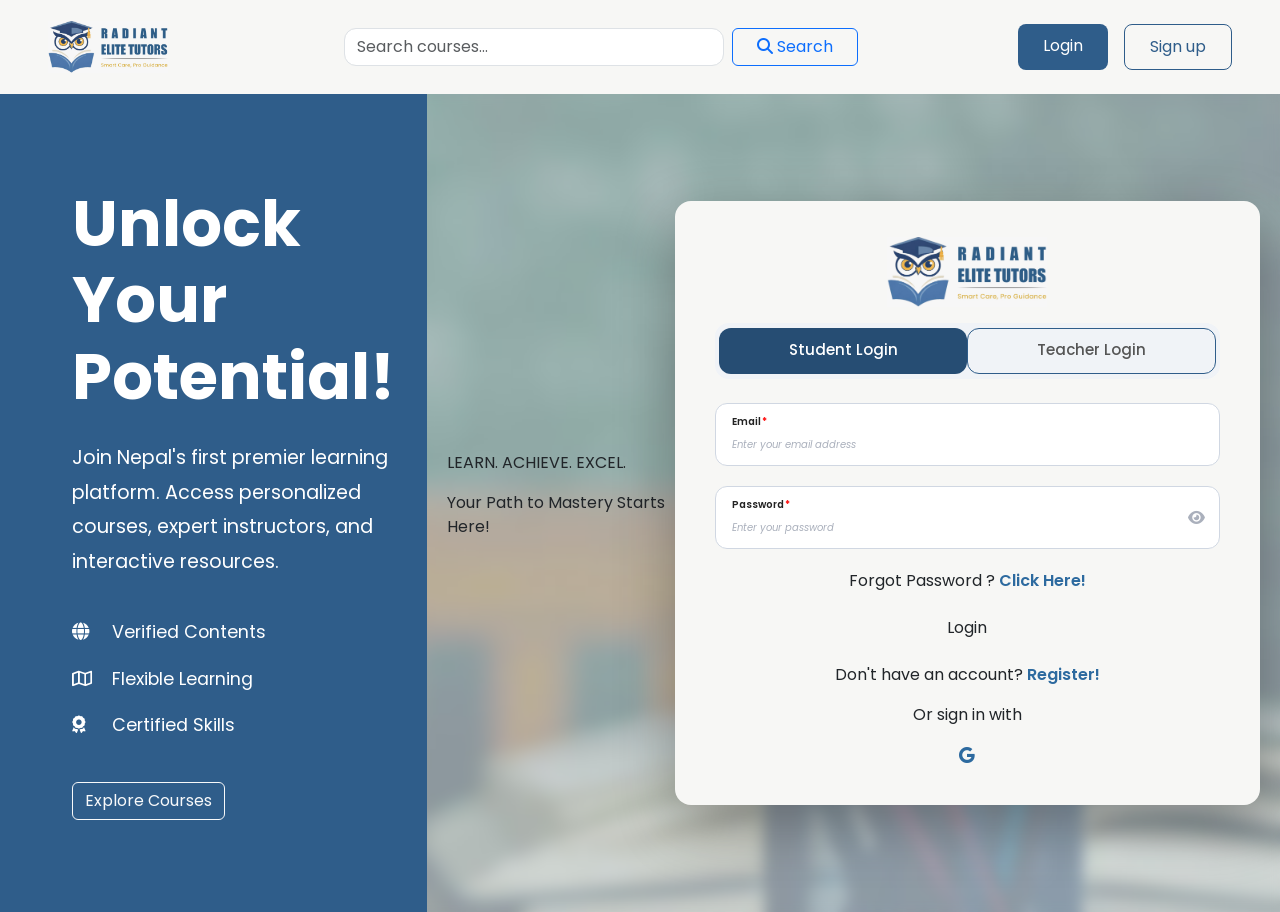
==== commit 6a069b28: "feat: update navigation styles and functionality for login and registration pages" ====
--- a/index.html
+++ b/index.html
@@ -32,10 +32,10 @@
                 </button>
             </div>
 
-            <div class="d-flex gap-3">
-                <a href="index.html" class="btn btn-primary px-4">Login</a>
+            <div class="navswitch d-flex gap-3">
+                <a href="index.html" id="activetab">Login</a>
                 <!-- Sign up goes to registration page -->
-                <a href="index2.html"  class="btn btn-outline-primary px-4">Sign up</a>
+                <a href="index2.html"  id="inactive" >Sign up</a>
             </div>
 
         </div>
--- a/style.css
+++ b/style.css
@@ -9,6 +9,24 @@
 /* Navbar */
 .navbar{
     background: #f7f7f5 !important;
+}
+
+.navswitch a{
+    text-decoration: none;
+    padding: 10px 25px;
+    border-radius: 8px;
+    transition: 0.3s;
+}
+
+.activetab{
+    background-color: #2f5d8a;
+    color: white;
+}
+
+.inactive{
+    background-color: transparent;
+    color: #2f5d8a;
+    border: 1px solid #2f5d8a;
 }
     
 
